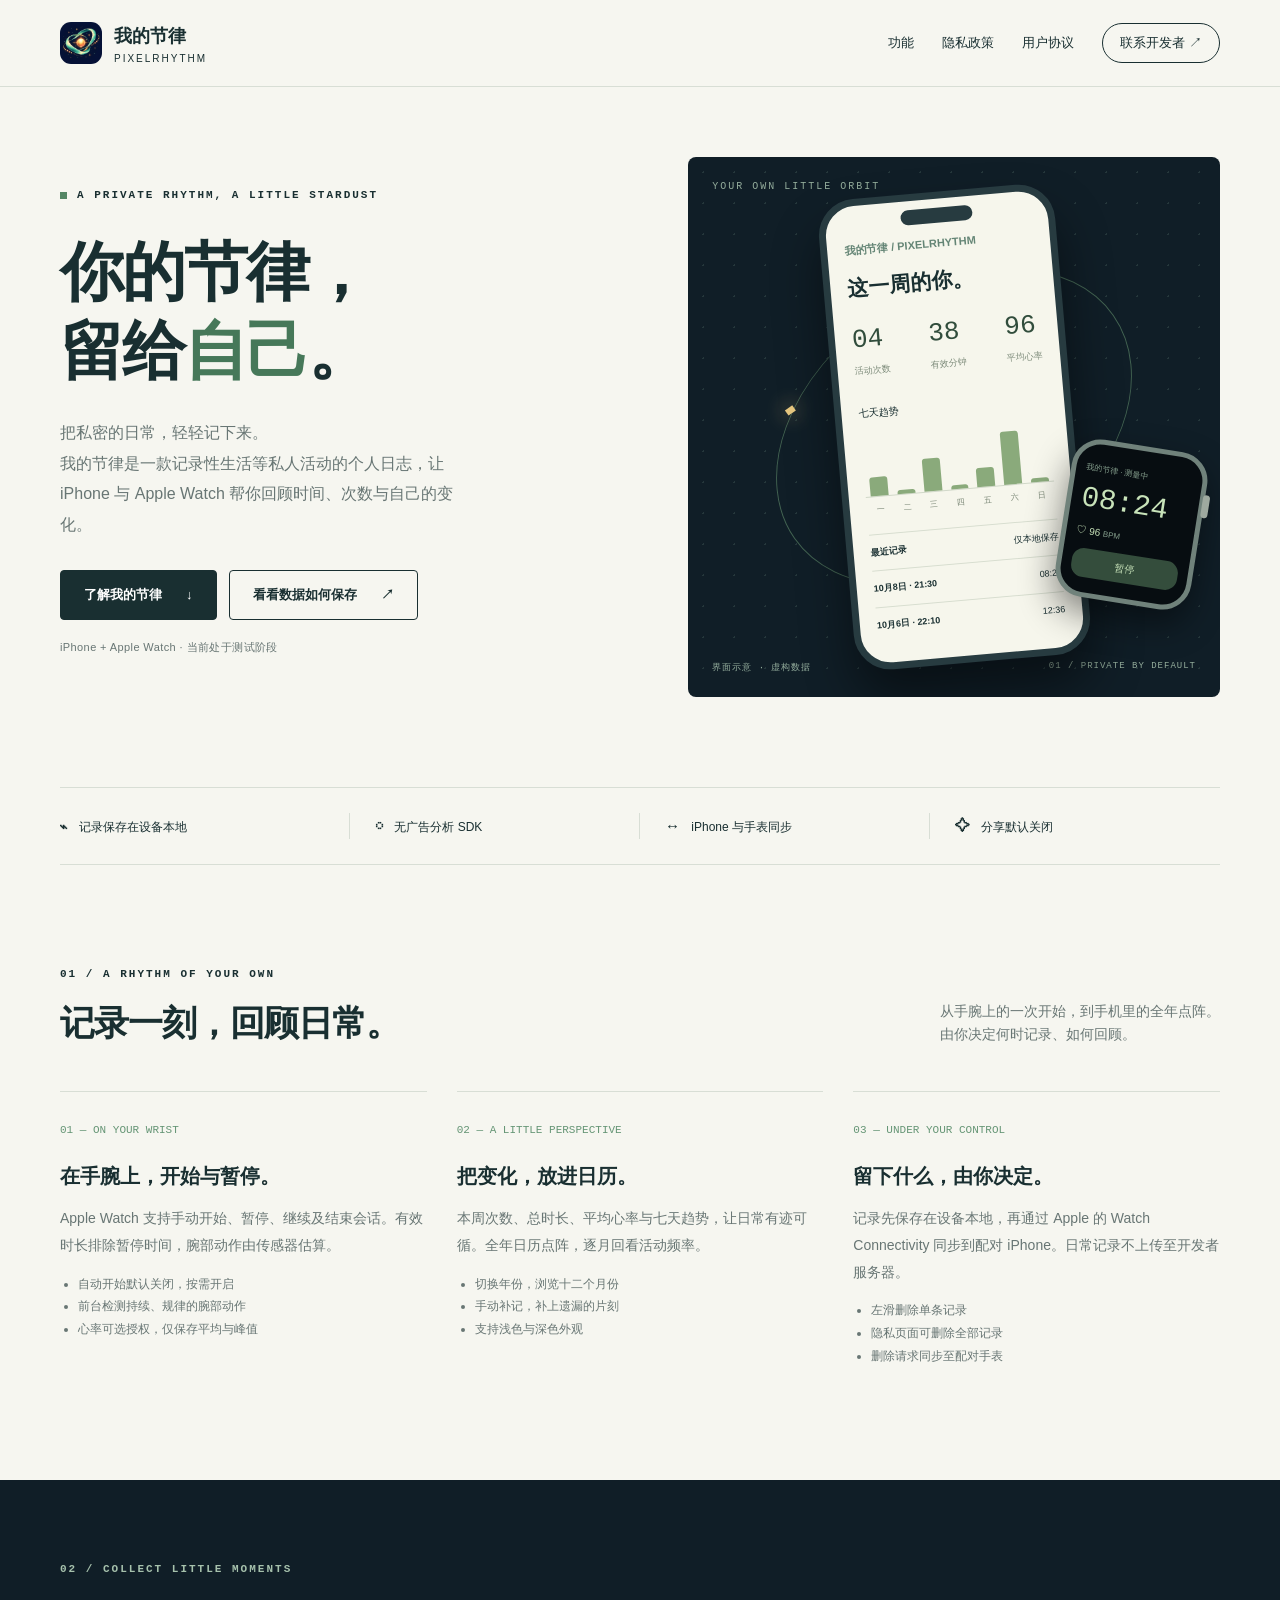
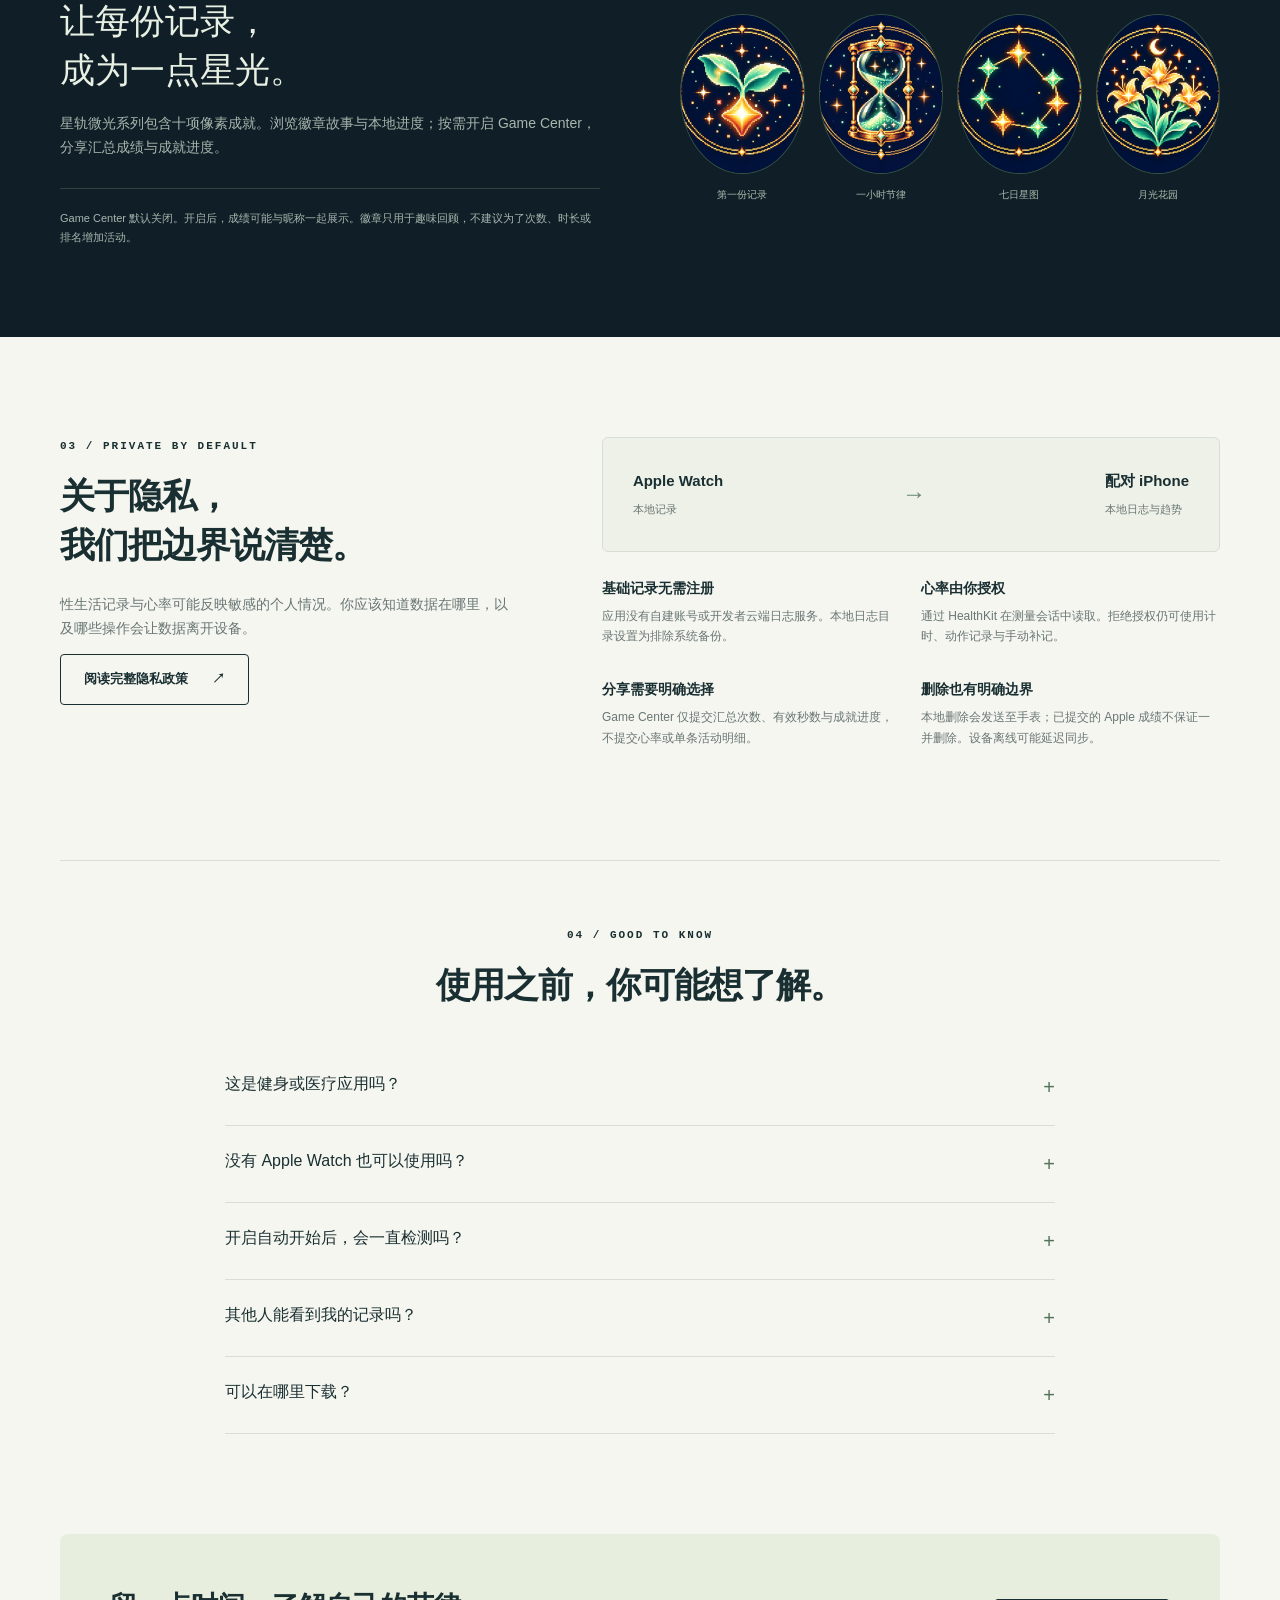
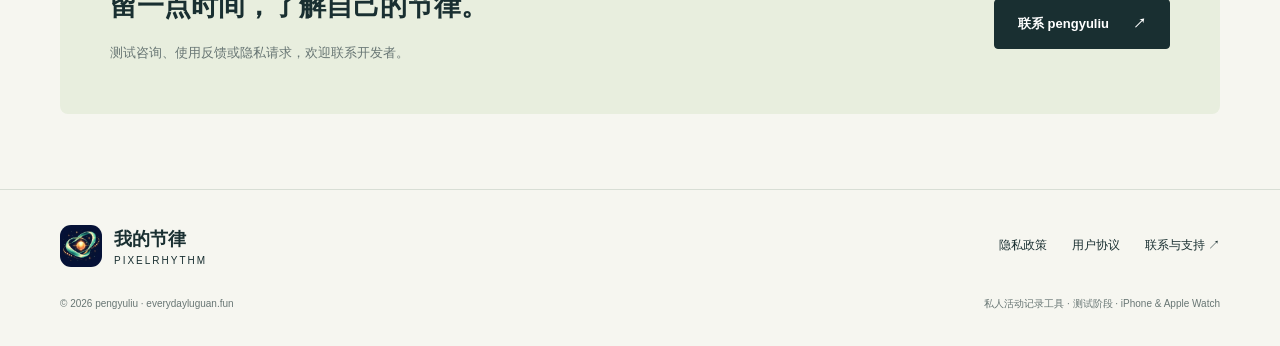
==== index.html @ f40a3ef7 "Publish PixelRhythm website and legal documents" ====
<!doctype html><html lang="zh-CN"><head><meta charset="utf-8"><meta name="viewport" content="width=device-width, initial-scale=1"><title>你的节律，留给自己 · 我的节律 PixelRhythm</title><meta name="description" content="我的节律 PixelRhythm 是用于记录性生活等私人活动的 iPhone 与 Apple Watch 日志。了解本地记录、可选心率、趋势、Game Center 与隐私控制。"><meta name="theme-color" content="#101e27"><link rel="canonical" href="https://everydayluguan.fun/"><meta property="og:type" content="website"><meta property="og:title" content="你的节律，留给自己 · 我的节律"><meta property="og:description" content="我的节律 PixelRhythm 是用于记录性生活等私人活动的 iPhone 与 Apple Watch 日志。了解本地记录、可选心率、趋势、Game Center 与隐私控制。"><meta property="og:url" content="https://everydayluguan.fun/"><link rel="icon" type="image/svg+xml" href="data:image/svg+xml,%3Csvg xmlns=%22http://www.w3.org/2000/svg%22 viewBox=%220 0 32 32%22%3E%3Crect width=%2232%22 height=%2232%22 rx=%227%22 fill=%22%23101e27%22/%3E%3Cpath d=%22M14 6h4v8h8v4h-8v8h-4v-8H6v-4h8z%22 fill=%22%23b7efcc%22/%3E%3C/svg%3E"><link rel="stylesheet" href="/styles.css"></head><body><a class="skip" href="#main">跳到主要内容</a><header class="header"><nav class="wrap nav" aria-label="主导航"><a class="brand" href="/"><img src="/app-icon.png" width="42" height="42" alt="我的节律图标"><span>我的节律<small>PIXELRHYTHM</small></span></a><div class="navlinks"><a class="desktop-link" href="/#features">功能</a><a href="/privacy">隐私政策</a><a href="/terms">用户协议</a><a class="contact" href="mailto:3147416729@qq.com">联系开发者 ↗</a></div></nav></header><main id="main"><div class="wrap"><section class="hero"><div><div class="eyebrow"><span class="dot"></span> A PRIVATE RHYTHM, A LITTLE STARDUST</div><h1>你的节律，<br>留给<em>自己</em>。</h1><p class="lead">把私密的日常，轻轻记下来。<br>我的节律是一款记录性生活等私人活动的个人日志，让 iPhone 与 Apple Watch 帮你回顾时间、次数与自己的变化。</p><div class="actions"><a class="btn" href="#features">了解我的节律 <span>↓</span></a><a class="btn secondary" href="/privacy">看看数据如何保存 <span>↗</span></a></div><p class="status">iPhone + Apple Watch · 当前处于测试阶段</p></div><div class="hero-art" role="img" aria-label="iPhone 与 Apple Watch 功能界面示意，所有数值均为虚构示例"><span class="art-label">YOUR OWN LITTLE ORBIT</span><div class="orbit"></div><div class="phone"><div class="phone-label">我的节律 / PIXELRHYTHM</div><h3>这一周的你。</h3><div class="metrics"><div><strong>04</strong><small>活动次数</small></div><div><strong>38</strong><small>有效分钟</small></div><div><strong>96</strong><small>平均心率</small></div></div><div class="mini-title">七天趋势</div><div class="chart"><i style="height:28%"></i><i style="height:5%"></i><i style="height:48%"></i><i style="height:5%"></i><i style="height:28%"></i><i style="height:78%"></i><i style="height:5%"></i></div><div class="week"><span>一</span><span>二</span><span>三</span><span>四</span><span>五</span><span>六</span><span>日</span></div><div class="mock-record"><b>最近记录</b><span>仅本地保存</span></div><div class="mock-record"><b>10月8日 · 21:30</b><span>08:24</span></div><div class="mock-record"><b>10月6日 · 22:10</b><span>12:36</span></div></div><div class="watch"><span>我的节律 · 测量中</span><time>08:24</time><div>♡ 96 <span>BPM</span></div><div class="watch-button">暂停</div></div><div class="art-foot"><span>界面示意 · 虚构数据</span><span>01 / PRIVATE BY DEFAULT</span></div></div></section><div class="ribbon"><span><b>⌁</b> 记录保存在设备本地</span><span><b>◌</b> 无广告分析 SDK</span><span><b>↔</b> iPhone 与手表同步</span><span><b>✧</b> 分享默认关闭</span></div><section class="section" id="features"><div class="section-head"><div><div class="eyebrow">01 / A RHYTHM OF YOUR OWN</div><h2>记录一刻，回顾日常。</h2></div><p>从手腕上的一次开始，到手机里的全年点阵。<br>由你决定何时记录、如何回顾。</p></div><div class="features"><article class="feature"><span class="number">01 — ON YOUR WRIST</span><h3>在手腕上，开始与暂停。</h3><p>Apple Watch 支持手动开始、暂停、继续及结束会话。有效时长排除暂停时间，腕部动作由传感器估算。</p><ul><li>自动开始默认关闭，按需开启</li><li>前台检测持续、规律的腕部动作</li><li>心率可选授权，仅保存平均与峰值</li></ul></article><article class="feature"><span class="number">02 — A LITTLE PERSPECTIVE</span><h3>把变化，放进日历。</h3><p>本周次数、总时长、平均心率与七天趋势，让日常有迹可循。全年日历点阵，逐月回看活动频率。</p><ul><li>切换年份，浏览十二个月份</li><li>手动补记，补上遗漏的片刻</li><li>支持浅色与深色外观</li></ul></article><article class="feature"><span class="number">03 — UNDER YOUR CONTROL</span><h3>留下什么，由你决定。</h3><p>记录先保存在设备本地，再通过 Apple 的 Watch Connectivity 同步到配对 iPhone。日常记录不上传至开发者服务器。</p><ul><li>左滑删除单条记录</li><li>隐私页面可删除全部记录</li><li>删除请求同步至配对手表</li></ul></article></div></section></div><section class="badge-section"><div class="wrap badge-layout"><div><div class="eyebrow">02 / COLLECT LITTLE MOMENTS</div><h2>让每份记录，<br>成为一点星光。</h2><p>星轨微光系列包含十项像素成就。浏览徽章故事与本地进度；按需开启 Game Center，分享汇总成绩与成就进度。</p><p class="small-note">Game Center 默认关闭。开启后，成绩可能与昵称一起展示。徽章只用于趣味回顾，不建议为了次数、时长或排名增加活动。</p></div><div class="badge-grid"><figure><img src="/first.png" alt="第一份记录像素徽章" width="160" height="160" loading="lazy"><figcaption>第一份记录</figcaption></figure><figure><img src="/hour.png" alt="一小时节律像素徽章" width="160" height="160" loading="lazy"><figcaption>一小时节律</figcaption></figure><figure><img src="/sevendays.png" alt="七日星图像素徽章" width="160" height="160" loading="lazy"><figcaption>七日星图</figcaption></figure><figure><img src="/thirtydays.png" alt="月光花园像素徽章" width="160" height="160" loading="lazy"><figcaption>月光花园</figcaption></figure></div></div></section><div class="wrap"><section class="section" id="privacy"><div class="privacy-grid"><div><div class="eyebrow">03 / PRIVATE BY DEFAULT</div><h2>关于隐私，<br>我们把边界说清楚。</h2><p style="margin-top:24px">性生活记录与心率可能反映敏感的个人情况。你应该知道数据在哪里，以及哪些操作会让数据离开设备。</p><a class="btn secondary" href="/privacy">阅读完整隐私政策 <span>↗</span></a></div><div><div class="flow"><div><strong>Apple Watch</strong><small>本地记录</small></div><span class="arrow">→</span><div><strong>配对 iPhone</strong><small>本地日志与趋势</small></div></div><div class="privacy-points"><article><h3>基础记录无需注册</h3><p>应用没有自建账号或开发者云端日志服务。本地日志目录设置为排除系统备份。</p></article><article><h3>心率由你授权</h3><p>通过 HealthKit 在测量会话中读取。拒绝授权仍可使用计时、动作记录与手动补记。</p></article><article><h3>分享需要明确选择</h3><p>Game Center 仅提交汇总次数、有效秒数与成就进度，不提交心率或单条活动明细。</p></article><article><h3>删除也有明确边界</h3><p>本地删除会发送至手表；已提交的 Apple 成绩不保证一并删除。设备离线可能延迟同步。</p></article></div></div></div></section><section class="section" style="border-top:1px solid var(--line);padding-top:65px" id="faq"><div class="center"><div class="eyebrow" style="justify-content:center">04 / GOOD TO KNOW</div><h2>使用之前，你可能想了解。</h2></div><div class="faq"><details><summary>这是健身或医疗应用吗？</summary><p>我的节律用于记录性生活等私人活动。腕部动作估算不能识别具体行为，心率与时长不能用于诊断、健康评估、生育判断或关系判断。请按自己的感受使用，不以排行榜或徽章设定活动目标。</p></details><details><summary>没有 Apple Watch 也可以使用吗？</summary><p>iPhone 支持手动补记和趋势查看。传感器动作估算、自动开始和会话心率测量需要兼容的 Apple Watch，以及相应系统能力和授权。</p></details><details><summary>开启自动开始后，会一直检测吗？</summary><p>自动开始默认关闭。开启后，待检测仅在手表 App 前台进行，满足持续规律动作条件时开始记录；待检测阶段不保存活动、不读取心率。走路或刷牙等动作也可能误触发。已开始的会话需要你主动结束。</p></details><details><summary>其他人能看到我的记录吗？</summary><p>基础记录保存在你的设备上。能访问已解锁设备的人可能看到内容。Game Center 分享默认关闭，开启后汇总成绩可能与昵称公开展示；汇总数据仍可能让别人推测活动情况。</p></details><details><summary>可以在哪里下载？</summary><p>应用当前处于测试阶段，尚未公布公开 App Store 或 TestFlight 邀请链接。可通过 3147416729@qq.com 联系开发者了解测试情况。以 Apple 实际提供的版本和兼容要求为准。</p></details></div></section><section class="closing"><div><h2>留一点时间，了解自己的节律。</h2><p>测试咨询、使用反馈或隐私请求，欢迎联系开发者。</p></div><a class="btn" href="mailto:3147416729@qq.com">联系 pengyuliu <span>↗</span></a></section></div></main><footer class="footer"><div class="wrap"><div class="footer-top"><a class="brand" href="/"><img src="/app-icon.png" alt="" width="42" height="42"><span>我的节律<small>PIXELRHYTHM</small></span></a><div class="footer-links"><a href="/privacy">隐私政策</a><a href="/terms">用户协议</a><a href="mailto:3147416729@qq.com">联系与支持 ↗</a></div></div><div class="footer-bottom"><span>© 2026 pengyuliu · everydayluguan.fun</span><span>私人活动记录工具 · 测试阶段 · iPhone & Apple Watch</span></div></div></footer></body></html>
---- styles.css ----
@charset "UTF-8";
:root{--bg:#f6f6f0;--ink:#192f31;--muted:#687674;--line:#d8ded5;--mint:#b7efcc;--green:#234c3d;--night:#101e27;--gold:#e9c980}*{box-sizing:border-box}html{scroll-behavior:smooth;scroll-padding-top:100px}body{margin:0;background:var(--bg);color:var(--ink);font-family:-apple-system,BlinkMacSystemFont,"PingFang SC","Microsoft YaHei",sans-serif;line-height:1.7}a{color:inherit;text-decoration:none}button{font:inherit}a:focus-visible,summary:focus-visible,button:focus-visible{outline:3px solid #41946c;outline-offset:6px}img{max-width:100%;display:block}p,h1,h2,h3{margin-top:0}.wrap{width:min(1160px,calc(100% - 64px));margin:auto}.skip{position:absolute;top:-100px;background:var(--mint);padding:10px;z-index:99}.skip:focus{top:8px}.header{position:sticky;top:0;background:rgba(246,246,240,.96);backdrop-filter:blur(15px);z-index:10;border-bottom:1px solid var(--line)}.nav{height:86px;display:flex;align-items:center;justify-content:space-between;gap:24px}.brand{display:flex;align-items:center;gap:12px;white-space:nowrap;font-size:18px;font-weight:700}.brand img{width:42px;height:42px;border-radius:11px}.brand small{font-size:10px;display:block;font-weight:500;letter-spacing:2px;line-height:1.3}.navlinks{display:flex;gap:28px;align-items:center;font-size:13px}.navlinks a:hover{color:#377a5d}.navlinks .contact{border:1px solid var(--ink);border-radius:25px;padding:8px 17px}.eyebrow{font-family:ui-monospace,SFMono-Regular,monospace;font-size:11px;letter-spacing:2px;text-transform:uppercase;font-weight:600;display:flex;align-items:center;gap:10px}.dot{width:7px;height:7px;display:inline-block;background:#548664}.hero{display:grid;grid-template-columns:1.05fr 1fr;align-items:center;gap:70px;min-height:700px;padding-top:60px;padding-bottom:80px}.hero h1{font-size:clamp(44px,5vw,66px);line-height:1.23;letter-spacing:-2px;font-weight:650;margin:28px 0}.hero h1 em{font-style:normal;color:#467859}.hero .lead{font-size:16px;color:var(--muted);max-width:420px;line-height:1.9}.actions{display:flex;gap:12px;align-items:center;flex-wrap:wrap;margin:30px 0 18px}.btn{display:inline-flex;align-items:center;justify-content:center;gap:24px;padding:13px 23px;border-radius:4px;background:var(--ink);color:white;font-size:13px;font-weight:600;border:1px solid var(--ink);transition:transform .2s}.btn:hover{transform:translateY(-2px)}.btn.secondary{background:transparent;color:var(--ink)}.status{font-size:11px;color:var(--muted);letter-spacing:.4px}.hero-art{position:relative;background:var(--night);border-radius:8px;min-height:540px;display:flex;justify-content:center;align-items:center;overflow:hidden;isolation:isolate}.hero-art:before{content:"";position:absolute;inset:0;background-image:radial-gradient(#95bba5 1px,transparent 1px);background-size:31px 31px;opacity:.16}.orbit{position:absolute;width:390px;height:390px;border:1px solid #436452;border-radius:50%;transform:rotate(-35deg) scaleY(.7)}.orbit:after{content:"";position:absolute;top:36px;left:65px;background:var(--gold);width:9px;height:9px;box-shadow:0 0 24px #e9c980}.art-label{position:absolute;top:24px;left:24px;color:#94ad9c;font:10px ui-monospace,monospace;letter-spacing:2px}.art-foot{position:absolute;bottom:23px;left:24px;right:24px;display:flex;justify-content:space-between;color:#94ad9c;font:9px ui-monospace,monospace;letter-spacing:1px}.phone{position:relative;width:237px;background:#f6f6ec;border:7px solid #273b40;border-radius:37px;box-shadow:0 30px 50px #0007;transform:rotate(-5deg);padding:35px 17px 20px;z-index:1}.phone:before{content:"";position:absolute;top:9px;left:50%;transform:translateX(-50%);height:15px;width:72px;background:#273b40;border-radius:15px}.phone-label{font-size:11px;font-weight:700;color:#648575}.phone h3{font-size:21px;margin:10px 0 20px}.phone .metrics{display:flex;justify-content:space-between}.metrics strong{display:block;font:26px ui-monospace,monospace;color:#314d3c}.metrics small{font-size:9px;color:#7d8b7a}.mini-title{font-size:10px;margin:22px 0 8px}.chart{display:flex;gap:9px;height:68px;align-items:flex-end;border-bottom:1px solid #d1d8c9;padding:0 5px}.chart i{flex:1;background:#8aaa7b;border-radius:3px 3px 0 0}.week{display:flex;justify-content:space-around;font-size:8px;color:#788574;margin:6px 0 18px}.mock-record{border-top:1px solid #d8ded0;font-size:9px;padding:10px 0;display:flex;justify-content:space-between;gap:6px}.mock-record b{font-weight:600}.watch{position:absolute;right:20px;bottom:93px;z-index:2;background:#070d11;border:5px solid #70827b;border-radius:29px;width:137px;padding:15px 10px;color:#c7e2b9;transform:rotate(9deg);box-shadow:0 15px 35px #0007;font-size:10px}.watch:before{content:"";position:absolute;right:-10px;top:34px;width:7px;height:23px;border-radius:4px;background:#9ea99f}.watch time{display:block;font:29px ui-monospace,monospace;margin:7px 0}.watch span{font-size:8px;color:#859f8d}.watch .watch-button{background:#344d3c;text-align:center;padding:6px;border-radius:12px;margin-top:9px}.ribbon{border-top:1px solid var(--line);border-bottom:1px solid var(--line);display:grid;grid-template-columns:repeat(4,1fr);padding:25px 0;font-size:12px}.ribbon span{border-right:1px solid var(--line);padding-left:25px}.ribbon span:first-child{padding-left:0}.ribbon span:last-child{border:0}.ribbon b{margin-right:8px;font-size:15px}.section{padding:100px 0}.section-head{display:flex;justify-content:space-between;align-items:flex-end;gap:30px;margin-bottom:44px}.section h2{font-size:35px;line-height:1.4;font-weight:600;letter-spacing:-1px;margin:15px 0 0}.section-head>p{max-width:360px;font-size:14px;color:var(--muted);margin:0}.features{display:grid;grid-template-columns:repeat(3,1fr);gap:30px}.feature{border-top:1px solid var(--line);padding-top:22px}.feature .number{color:#659575;font:11px ui-monospace,monospace}.feature h3{font-size:20px;margin:18px 0 12px}.feature p{font-size:14px;line-height:1.9;color:var(--muted)}.feature ul{padding-left:18px;font-size:12px;color:var(--muted);line-height:1.9}.badge-section{background:var(--night);color:#e8f0e3;padding:80px 0}.badge-section .eyebrow{color:#a6c1ac}.badge-section h2{font-size:35px;font-weight:500;line-height:1.4;margin:18px 0}.badge-layout{display:grid;grid-template-columns:1fr 1fr;gap:80px;align-items:center}.badge-layout p{color:#a6b7ad;font-size:14px}.badge-grid{display:grid;grid-template-columns:repeat(4,1fr);gap:14px}.badge-grid figure{margin:0;text-align:center}.badge-grid img{border-radius:50%;width:100%;aspect-ratio:1;object-fit:cover;border:1px solid #345342}.badge-grid figcaption{font-size:10px;color:#a9bfaf;margin-top:12px}.small-note{border-top:1px solid #32433e;padding-top:20px;margin-top:28px;font-size:11px!important}.privacy-grid{display:grid;grid-template-columns:.85fr 1.15fr;gap:85px}.privacy-grid p{font-size:14px;color:var(--muted)}.flow{border:1px solid var(--line);border-radius:6px;padding:30px;display:flex;align-items:center;justify-content:space-between;gap:15px;background:#eef1e7}.flow strong{font-size:15px;display:block}.flow small{font-size:11px;color:var(--muted)}.flow .arrow{font-size:24px;color:#698573}.privacy-points{margin-top:25px;display:grid;grid-template-columns:1fr 1fr;gap:20px}.privacy-points h3{font-size:14px;margin-bottom:5px}.privacy-points p{font-size:12px}.faq{max-width:830px;margin:40px auto 0}details{border-bottom:1px solid var(--line);padding:21px 0}summary{font-size:16px;cursor:pointer;list-style:none;display:flex;justify-content:space-between;gap:20px}summary::-webkit-details-marker{display:none}summary:after{content:"+";color:#54725b;font-size:20px}details[open] summary:after{content:"−"}details p{font-size:14px;color:var(--muted);padding:16px 35px 0 0;margin:0}.center{text-align:center}.closing{background:#e8eede;border-radius:8px;padding:50px;margin-bottom:75px;display:flex;align-items:center;justify-content:space-between;gap:30px}.closing h2{font-size:27px;font-weight:600;margin-bottom:12px}.closing p{font-size:13px;color:var(--muted);margin:0}.footer{border-top:1px solid var(--line);padding:34px 0}.footer-top{display:flex;justify-content:space-between;align-items:center;gap:25px}.footer-links{display:flex;gap:25px;font-size:12px}.footer-bottom{font-size:10px;color:var(--muted);display:flex;justify-content:space-between;margin-top:28px;gap:20px}.legal-hero{padding:70px 0 40px;border-bottom:1px solid var(--line)}.legal-hero h1{font-size:46px;margin:20px 0 12px;line-height:1.3}.legal-hero p{color:var(--muted);font-size:14px;max-width:720px}.legal-meta{font:11px ui-monospace,monospace;color:#608466}.legal-layout{display:grid;grid-template-columns:220px minmax(0,1fr);gap:70px;padding:50px 0 90px;align-items:start}.toc{position:sticky;top:116px;max-height:calc(100vh - 150px);overflow:auto;font-size:12px}.toc strong{font-size:11px;letter-spacing:1px;display:block;margin-bottom:15px;color:var(--muted)}.toc a{display:block;padding:6px 0;color:#6d7a70}.toc a:hover{color:#264b37}.legal-content{max-width:810px}.legal-content section{margin-bottom:38px}.legal-content h2{font-size:21px;font-weight:600;line-height:1.5;border-top:1px solid var(--line);padding-top:25px;margin:0 0 16px}.legal-content h3{font-size:16px;margin:24px 0 12px}.legal-content p,.legal-content li{font-size:14px;line-height:1.95;color:#54605b}.legal-content ul,.legal-content ol{padding-left:22px}.callout{background:#e7eedf;padding:23px;border-left:3px solid #628569;font-size:14px;line-height:1.9;margin-bottom:32px}.table-scroll{overflow:auto}table{border-collapse:collapse;width:100%;font-size:12px;line-height:1.8;min-width:590px}th,td{padding:14px;border:1px solid var(--line);text-align:left;vertical-align:top}th{background:#e9eee3;font-weight:600}td{color:#5e6960}.legal-content a{color:#35694e;text-decoration:underline;text-underline-offset:4px}.print{background:none;border:1px solid var(--line);padding:8px 14px;color:var(--ink);border-radius:4px;cursor:pointer;font-size:12px;margin-top:14px}.empty-page{min-height:60vh;padding:80px 0}.empty-page h1{font-size:50px}@media(max-width:960px){.hero{gap:32px}.hero-art{min-height:500px}.watch{right:8px}.hero h1{font-size:49px}.badge-layout{gap:35px}.privacy-grid{gap:40px}.legal-layout{gap:35px;grid-template-columns:180px 1fr}.navlinks{gap:16px}}@media(max-width:720px){.wrap{width:calc(100% - 36px)}.nav{height:74px;gap:10px}.brand{font-size:15px;gap:9px}.brand img{width:34px;height:34px}.brand small{font-size:8px}.navlinks{gap:14px;font-size:11px}.navlinks .desktop-link,.navlinks .contact{display:none}.hero{grid-template-columns:1fr;padding:45px 0 40px;gap:28px;min-height:0}.hero h1{font-size:47px;line-height:1.25;margin:22px 0}.hero .lead{font-size:14px}.hero-art{min-height:460px}.phone{transform:rotate(-5deg) translateX(-15px)}.watch{right:24px;bottom:77px}.ribbon{grid-template-columns:1fr 1fr;row-gap:17px;font-size:11px;padding:22px 0}.ribbon span{padding-left:12px}.ribbon span:nth-child(3){padding-left:0}.ribbon span:nth-child(2){border:0}.section{padding:62px 0}.section h2,.badge-section h2{font-size:28px}.section-head{display:block;margin-bottom:28px}.section-head>p{margin-top:16px}.features{grid-template-columns:1fr;gap:20px}.feature h3{margin:10px 0}.feature p{margin-bottom:12px}.badge-layout,.privacy-grid{grid-template-columns:1fr;gap:25px}.badge-section{padding:55px 0}.badge-grid{gap:9px}.badge-grid figcaption{font-size:9px}.flow{padding:22px}.privacy-points{gap:16px}.closing{padding:30px;display:block;margin-bottom:45px}.closing .btn{margin-top:22px}.footer-top,.footer-bottom{display:block}.footer-links{margin-top:25px;gap:20px}.footer-bottom span{display:block;margin-top:8px}.legal-hero{padding:40px 0 28px}.legal-hero h1{font-size:36px}.legal-layout{display:block;padding-top:25px}.toc{position:static;max-height:none;border-bottom:1px solid var(--line);padding-bottom:22px;margin-bottom:32px;columns:2}.toc strong{column-span:all}.toc a{font-size:11px;break-inside:avoid}.legal-content h2{font-size:20px}.legal-content p,.legal-content li{font-size:14px}.callout{padding:18px}.privacy-points{grid-template-columns:1fr}}@media(prefers-reduced-motion:reduce){html{scroll-behavior:auto}.btn{transition:none}}@media print{.header,.footer,.toc,.print{display:none}body{background:white;color:black}.wrap{width:100%}.legal-layout{display:block;padding:20px 0}.legal-hero{padding:10px 0}.legal-content{max-width:none}.legal-content section{break-inside:auto}a{color:black!important}.legal-content a:after{content:" (" attr(href) ")";font-size:10px}.callout{background:#f4f4f4}.table-scroll{overflow:visible}table{min-width:0}}
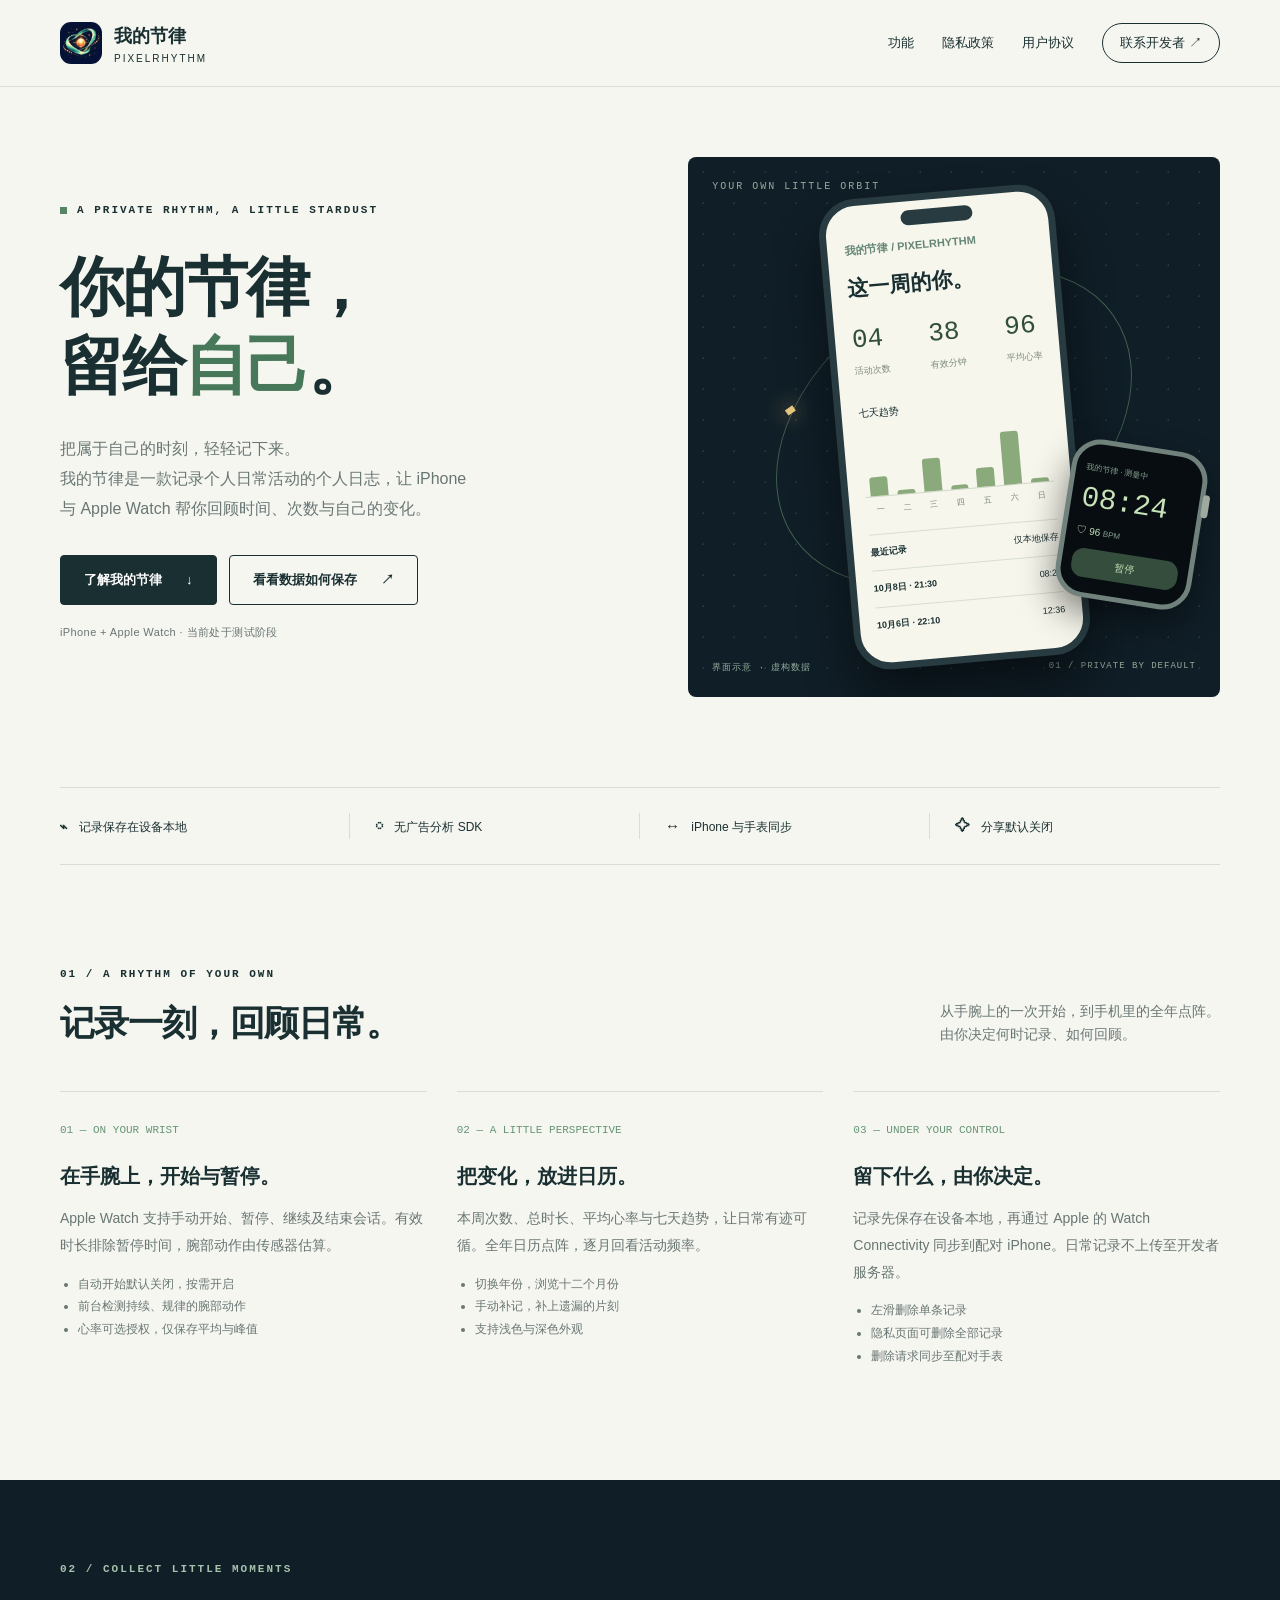
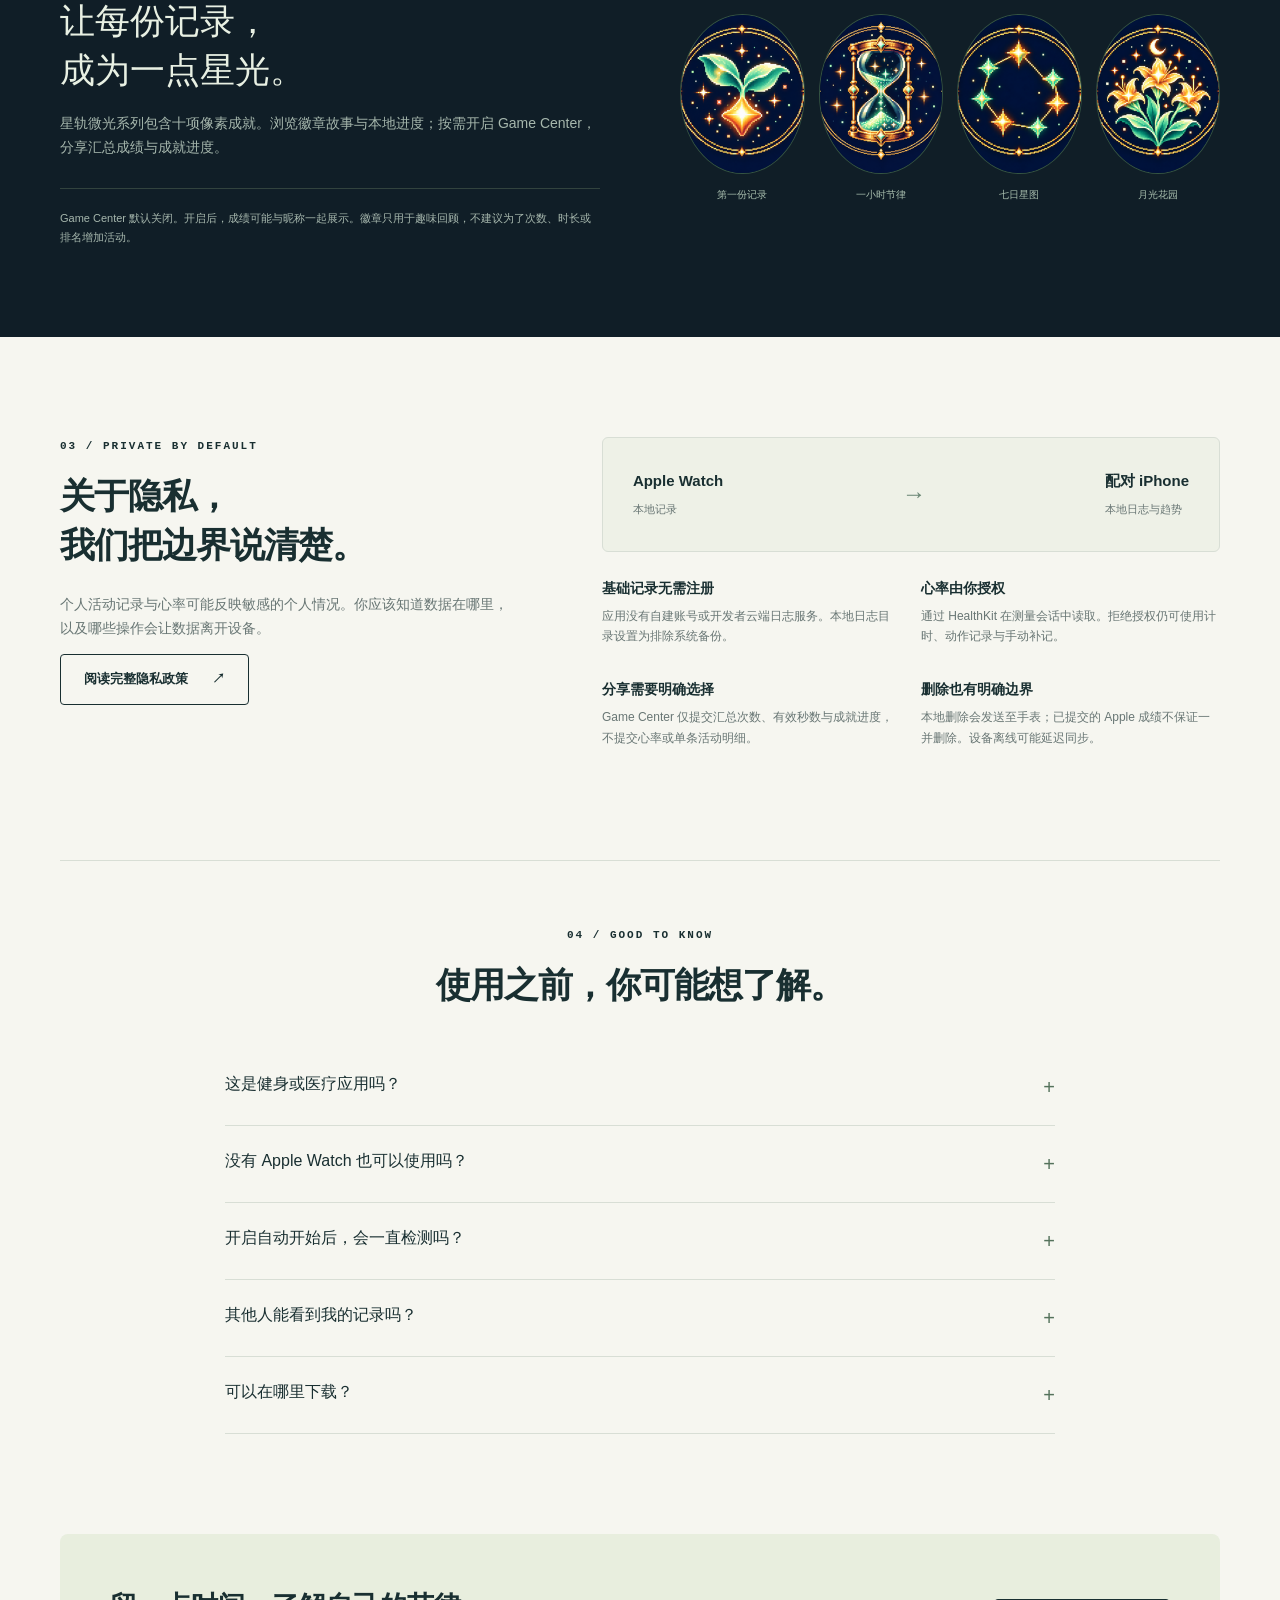
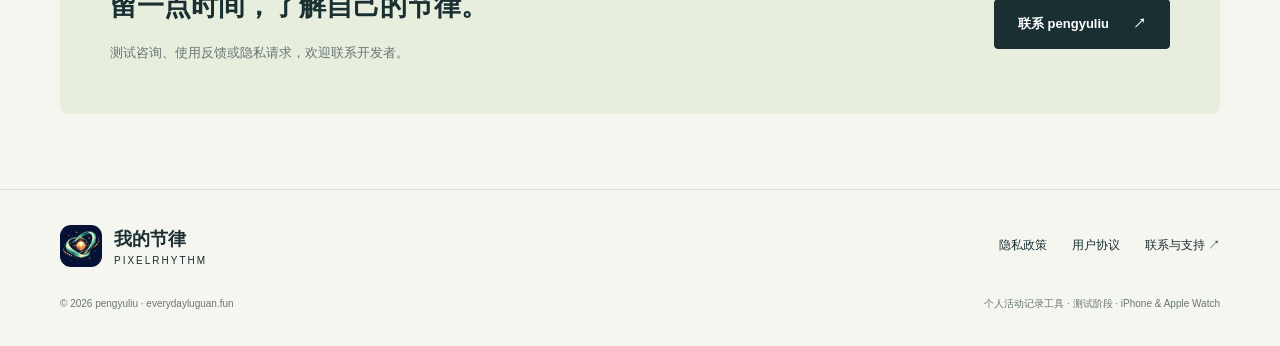
==== commit 346197de: "Refine website wording for personal activity records" ====
--- a/index.html
+++ b/index.html
@@ -1 +1 @@
-<!doctype html><html lang="zh-CN"><head><meta charset="utf-8"><meta name="viewport" content="width=device-width, initial-scale=1"><title>你的节律，留给自己 · 我的节律 PixelRhythm</title><meta name="description" content="我的节律 PixelRhythm 是用于记录性生活等私人活动的 iPhone 与 Apple Watch 日志。了解本地记录、可选心率、趋势、Game Center 与隐私控制。"><meta name="theme-color" content="#101e27"><link rel="canonical" href="https://everydayluguan.fun/"><meta property="og:type" content="website"><meta property="og:title" content="你的节律，留给自己 · 我的节律"><meta property="og:description" content="我的节律 PixelRhythm 是用于记录性生活等私人活动的 iPhone 与 Apple Watch 日志。了解本地记录、可选心率、趋势、Game Center 与隐私控制。"><meta property="og:url" content="https://everydayluguan.fun/"><link rel="icon" type="image/svg+xml" href="data:image/svg+xml,%3Csvg xmlns=%22http://www.w3.org/2000/svg%22 viewBox=%220 0 32 32%22%3E%3Crect width=%2232%22 height=%2232%22 rx=%227%22 fill=%22%23101e27%22/%3E%3Cpath d=%22M14 6h4v8h8v4h-8v8h-4v-8H6v-4h8z%22 fill=%22%23b7efcc%22/%3E%3C/svg%3E"><link rel="stylesheet" href="/styles.css"></head><body><a class="skip" href="#main">跳到主要内容</a><header class="header"><nav class="wrap nav" aria-label="主导航"><a class="brand" href="/"><img src="/app-icon.png" width="42" height="42" alt="我的节律图标"><span>我的节律<small>PIXELRHYTHM</small></span></a><div class="navlinks"><a class="desktop-link" href="/#features">功能</a><a href="/privacy">隐私政策</a><a href="/terms">用户协议</a><a class="contact" href="mailto:3147416729@qq.com">联系开发者 ↗</a></div></nav></header><main id="main"><div class="wrap"><section class="hero"><div><div class="eyebrow"><span class="dot"></span> A PRIVATE RHYTHM, A LITTLE STARDUST</div><h1>你的节律，<br>留给<em>自己</em>。</h1><p class="lead">把私密的日常，轻轻记下来。<br>我的节律是一款记录性生活等私人活动的个人日志，让 iPhone 与 Apple Watch 帮你回顾时间、次数与自己的变化。</p><div class="actions"><a class="btn" href="#features">了解我的节律 <span>↓</span></a><a class="btn secondary" href="/privacy">看看数据如何保存 <span>↗</span></a></div><p class="status">iPhone + Apple Watch · 当前处于测试阶段</p></div><div class="hero-art" role="img" aria-label="iPhone 与 Apple Watch 功能界面示意，所有数值均为虚构示例"><span class="art-label">YOUR OWN LITTLE ORBIT</span><div class="orbit"></div><div class="phone"><div class="phone-label">我的节律 / PIXELRHYTHM</div><h3>这一周的你。</h3><div class="metrics"><div><strong>04</strong><small>活动次数</small></div><div><strong>38</strong><small>有效分钟</small></div><div><strong>96</strong><small>平均心率</small></div></div><div class="mini-title">七天趋势</div><div class="chart"><i style="height:28%"></i><i style="height:5%"></i><i style="height:48%"></i><i style="height:5%"></i><i style="height:28%"></i><i style="height:78%"></i><i style="height:5%"></i></div><div class="week"><span>一</span><span>二</span><span>三</span><span>四</span><span>五</span><span>六</span><span>日</span></div><div class="mock-record"><b>最近记录</b><span>仅本地保存</span></div><div class="mock-record"><b>10月8日 · 21:30</b><span>08:24</span></div><div class="mock-record"><b>10月6日 · 22:10</b><span>12:36</span></div></div><div class="watch"><span>我的节律 · 测量中</span><time>08:24</time><div>♡ 96 <span>BPM</span></div><div class="watch-button">暂停</div></div><div class="art-foot"><span>界面示意 · 虚构数据</span><span>01 / PRIVATE BY DEFAULT</span></div></div></section><div class="ribbon"><span><b>⌁</b> 记录保存在设备本地</span><span><b>◌</b> 无广告分析 SDK</span><span><b>↔</b> iPhone 与手表同步</span><span><b>✧</b> 分享默认关闭</span></div><section class="section" id="features"><div class="section-head"><div><div class="eyebrow">01 / A RHYTHM OF YOUR OWN</div><h2>记录一刻，回顾日常。</h2></div><p>从手腕上的一次开始，到手机里的全年点阵。<br>由你决定何时记录、如何回顾。</p></div><div class="features"><article class="feature"><span class="number">01 — ON YOUR WRIST</span><h3>在手腕上，开始与暂停。</h3><p>Apple Watch 支持手动开始、暂停、继续及结束会话。有效时长排除暂停时间，腕部动作由传感器估算。</p><ul><li>自动开始默认关闭，按需开启</li><li>前台检测持续、规律的腕部动作</li><li>心率可选授权，仅保存平均与峰值</li></ul></article><article class="feature"><span class="number">02 — A LITTLE PERSPECTIVE</span><h3>把变化，放进日历。</h3><p>本周次数、总时长、平均心率与七天趋势，让日常有迹可循。全年日历点阵，逐月回看活动频率。</p><ul><li>切换年份，浏览十二个月份</li><li>手动补记，补上遗漏的片刻</li><li>支持浅色与深色外观</li></ul></article><article class="feature"><span class="number">03 — UNDER YOUR CONTROL</span><h3>留下什么，由你决定。</h3><p>记录先保存在设备本地，再通过 Apple 的 Watch Connectivity 同步到配对 iPhone。日常记录不上传至开发者服务器。</p><ul><li>左滑删除单条记录</li><li>隐私页面可删除全部记录</li><li>删除请求同步至配对手表</li></ul></article></div></section></div><section class="badge-section"><div class="wrap badge-layout"><div><div class="eyebrow">02 / COLLECT LITTLE MOMENTS</div><h2>让每份记录，<br>成为一点星光。</h2><p>星轨微光系列包含十项像素成就。浏览徽章故事与本地进度；按需开启 Game Center，分享汇总成绩与成就进度。</p><p class="small-note">Game Center 默认关闭。开启后，成绩可能与昵称一起展示。徽章只用于趣味回顾，不建议为了次数、时长或排名增加活动。</p></div><div class="badge-grid"><figure><img src="/first.png" alt="第一份记录像素徽章" width="160" height="160" loading="lazy"><figcaption>第一份记录</figcaption></figure><figure><img src="/hour.png" alt="一小时节律像素徽章" width="160" height="160" loading="lazy"><figcaption>一小时节律</figcaption></figure><figure><img src="/sevendays.png" alt="七日星图像素徽章" width="160" height="160" loading="lazy"><figcaption>七日星图</figcaption></figure><figure><img src="/thirtydays.png" alt="月光花园像素徽章" width="160" height="160" loading="lazy"><figcaption>月光花园</figcaption></figure></div></div></section><div class="wrap"><section class="section" id="privacy"><div class="privacy-grid"><div><div class="eyebrow">03 / PRIVATE BY DEFAULT</div><h2>关于隐私，<br>我们把边界说清楚。</h2><p style="margin-top:24px">性生活记录与心率可能反映敏感的个人情况。你应该知道数据在哪里，以及哪些操作会让数据离开设备。</p><a class="btn secondary" href="/privacy">阅读完整隐私政策 <span>↗</span></a></div><div><div class="flow"><div><strong>Apple Watch</strong><small>本地记录</small></div><span class="arrow">→</span><div><strong>配对 iPhone</strong><small>本地日志与趋势</small></div></div><div class="privacy-points"><article><h3>基础记录无需注册</h3><p>应用没有自建账号或开发者云端日志服务。本地日志目录设置为排除系统备份。</p></article><article><h3>心率由你授权</h3><p>通过 HealthKit 在测量会话中读取。拒绝授权仍可使用计时、动作记录与手动补记。</p></article><article><h3>分享需要明确选择</h3><p>Game Center 仅提交汇总次数、有效秒数与成就进度，不提交心率或单条活动明细。</p></article><article><h3>删除也有明确边界</h3><p>本地删除会发送至手表；已提交的 Apple 成绩不保证一并删除。设备离线可能延迟同步。</p></article></div></div></div></section><section class="section" style="border-top:1px solid var(--line);padding-top:65px" id="faq"><div class="center"><div class="eyebrow" style="justify-content:center">04 / GOOD TO KNOW</div><h2>使用之前，你可能想了解。</h2></div><div class="faq"><details><summary>这是健身或医疗应用吗？</summary><p>我的节律用于记录性生活等私人活动。腕部动作估算不能识别具体行为，心率与时长不能用于诊断、健康评估、生育判断或关系判断。请按自己的感受使用，不以排行榜或徽章设定活动目标。</p></details><details><summary>没有 Apple Watch 也可以使用吗？</summary><p>iPhone 支持手动补记和趋势查看。传感器动作估算、自动开始和会话心率测量需要兼容的 Apple Watch，以及相应系统能力和授权。</p></details><details><summary>开启自动开始后，会一直检测吗？</summary><p>自动开始默认关闭。开启后，待检测仅在手表 App 前台进行，满足持续规律动作条件时开始记录；待检测阶段不保存活动、不读取心率。走路或刷牙等动作也可能误触发。已开始的会话需要你主动结束。</p></details><details><summary>其他人能看到我的记录吗？</summary><p>基础记录保存在你的设备上。能访问已解锁设备的人可能看到内容。Game Center 分享默认关闭，开启后汇总成绩可能与昵称公开展示；汇总数据仍可能让别人推测活动情况。</p></details><details><summary>可以在哪里下载？</summary><p>应用当前处于测试阶段，尚未公布公开 App Store 或 TestFlight 邀请链接。可通过 3147416729@qq.com 联系开发者了解测试情况。以 Apple 实际提供的版本和兼容要求为准。</p></details></div></section><section class="closing"><div><h2>留一点时间，了解自己的节律。</h2><p>测试咨询、使用反馈或隐私请求，欢迎联系开发者。</p></div><a class="btn" href="mailto:3147416729@qq.com">联系 pengyuliu <span>↗</span></a></section></div></main><footer class="footer"><div class="wrap"><div class="footer-top"><a class="brand" href="/"><img src="/app-icon.png" alt="" width="42" height="42"><span>我的节律<small>PIXELRHYTHM</small></span></a><div class="footer-links"><a href="/privacy">隐私政策</a><a href="/terms">用户协议</a><a href="mailto:3147416729@qq.com">联系与支持 ↗</a></div></div><div class="footer-bottom"><span>© 2026 pengyuliu · everydayluguan.fun</span><span>私人活动记录工具 · 测试阶段 · iPhone & Apple Watch</span></div></div></footer></body></html>+<!doctype html><html lang="zh-CN"><head><meta charset="utf-8"><meta name="viewport" content="width=device-width, initial-scale=1"><title>你的节律，留给自己 · 我的节律 PixelRhythm</title><meta name="description" content="我的节律 PixelRhythm 是用于记录个人日常活动的 iPhone 与 Apple Watch 日志。了解本地记录、可选心率、趋势、Game Center 与隐私控制。"><meta name="theme-color" content="#101e27"><link rel="canonical" href="https://everydayluguan.fun/"><meta property="og:type" content="website"><meta property="og:title" content="你的节律，留给自己 · 我的节律"><meta property="og:description" content="我的节律 PixelRhythm 是用于记录个人日常活动的 iPhone 与 Apple Watch 日志。了解本地记录、可选心率、趋势、Game Center 与隐私控制。"><meta property="og:url" content="https://everydayluguan.fun/"><link rel="icon" type="image/svg+xml" href="data:image/svg+xml,%3Csvg xmlns=%22http://www.w3.org/2000/svg%22 viewBox=%220 0 32 32%22%3E%3Crect width=%2232%22 height=%2232%22 rx=%227%22 fill=%22%23101e27%22/%3E%3Cpath d=%22M14 6h4v8h8v4h-8v8h-4v-8H6v-4h8z%22 fill=%22%23b7efcc%22/%3E%3C/svg%3E"><link rel="stylesheet" href="/styles.css"></head><body><a class="skip" href="#main">跳到主要内容</a><header class="header"><nav class="wrap nav" aria-label="主导航"><a class="brand" href="/"><img src="/app-icon.png" width="42" height="42" alt="我的节律图标"><span>我的节律<small>PIXELRHYTHM</small></span></a><div class="navlinks"><a class="desktop-link" href="/#features">功能</a><a href="/privacy">隐私政策</a><a href="/terms">用户协议</a><a class="contact" href="mailto:3147416729@qq.com">联系开发者 ↗</a></div></nav></header><main id="main"><div class="wrap"><section class="hero"><div><div class="eyebrow"><span class="dot"></span> A PRIVATE RHYTHM, A LITTLE STARDUST</div><h1>你的节律，<br>留给<em>自己</em>。</h1><p class="lead">把属于自己的时刻，轻轻记下来。<br>我的节律是一款记录个人日常活动的个人日志，让 iPhone 与 Apple Watch 帮你回顾时间、次数与自己的变化。</p><div class="actions"><a class="btn" href="#features">了解我的节律 <span>↓</span></a><a class="btn secondary" href="/privacy">看看数据如何保存 <span>↗</span></a></div><p class="status">iPhone + Apple Watch · 当前处于测试阶段</p></div><div class="hero-art" role="img" aria-label="iPhone 与 Apple Watch 功能界面示意，所有数值均为虚构示例"><span class="art-label">YOUR OWN LITTLE ORBIT</span><div class="orbit"></div><div class="phone"><div class="phone-label">我的节律 / PIXELRHYTHM</div><h3>这一周的你。</h3><div class="metrics"><div><strong>04</strong><small>活动次数</small></div><div><strong>38</strong><small>有效分钟</small></div><div><strong>96</strong><small>平均心率</small></div></div><div class="mini-title">七天趋势</div><div class="chart"><i style="height:28%"></i><i style="height:5%"></i><i style="height:48%"></i><i style="height:5%"></i><i style="height:28%"></i><i style="height:78%"></i><i style="height:5%"></i></div><div class="week"><span>一</span><span>二</span><span>三</span><span>四</span><span>五</span><span>六</span><span>日</span></div><div class="mock-record"><b>最近记录</b><span>仅本地保存</span></div><div class="mock-record"><b>10月8日 · 21:30</b><span>08:24</span></div><div class="mock-record"><b>10月6日 · 22:10</b><span>12:36</span></div></div><div class="watch"><span>我的节律 · 测量中</span><time>08:24</time><div>♡ 96 <span>BPM</span></div><div class="watch-button">暂停</div></div><div class="art-foot"><span>界面示意 · 虚构数据</span><span>01 / PRIVATE BY DEFAULT</span></div></div></section><div class="ribbon"><span><b>⌁</b> 记录保存在设备本地</span><span><b>◌</b> 无广告分析 SDK</span><span><b>↔</b> iPhone 与手表同步</span><span><b>✧</b> 分享默认关闭</span></div><section class="section" id="features"><div class="section-head"><div><div class="eyebrow">01 / A RHYTHM OF YOUR OWN</div><h2>记录一刻，回顾日常。</h2></div><p>从手腕上的一次开始，到手机里的全年点阵。<br>由你决定何时记录、如何回顾。</p></div><div class="features"><article class="feature"><span class="number">01 — ON YOUR WRIST</span><h3>在手腕上，开始与暂停。</h3><p>Apple Watch 支持手动开始、暂停、继续及结束会话。有效时长排除暂停时间，腕部动作由传感器估算。</p><ul><li>自动开始默认关闭，按需开启</li><li>前台检测持续、规律的腕部动作</li><li>心率可选授权，仅保存平均与峰值</li></ul></article><article class="feature"><span class="number">02 — A LITTLE PERSPECTIVE</span><h3>把变化，放进日历。</h3><p>本周次数、总时长、平均心率与七天趋势，让日常有迹可循。全年日历点阵，逐月回看活动频率。</p><ul><li>切换年份，浏览十二个月份</li><li>手动补记，补上遗漏的片刻</li><li>支持浅色与深色外观</li></ul></article><article class="feature"><span class="number">03 — UNDER YOUR CONTROL</span><h3>留下什么，由你决定。</h3><p>记录先保存在设备本地，再通过 Apple 的 Watch Connectivity 同步到配对 iPhone。日常记录不上传至开发者服务器。</p><ul><li>左滑删除单条记录</li><li>隐私页面可删除全部记录</li><li>删除请求同步至配对手表</li></ul></article></div></section></div><section class="badge-section"><div class="wrap badge-layout"><div><div class="eyebrow">02 / COLLECT LITTLE MOMENTS</div><h2>让每份记录，<br>成为一点星光。</h2><p>星轨微光系列包含十项像素成就。浏览徽章故事与本地进度；按需开启 Game Center，分享汇总成绩与成就进度。</p><p class="small-note">Game Center 默认关闭。开启后，成绩可能与昵称一起展示。徽章只用于趣味回顾，不建议为了次数、时长或排名增加活动。</p></div><div class="badge-grid"><figure><img src="/first.png" alt="第一份记录像素徽章" width="160" height="160" loading="lazy"><figcaption>第一份记录</figcaption></figure><figure><img src="/hour.png" alt="一小时节律像素徽章" width="160" height="160" loading="lazy"><figcaption>一小时节律</figcaption></figure><figure><img src="/sevendays.png" alt="七日星图像素徽章" width="160" height="160" loading="lazy"><figcaption>七日星图</figcaption></figure><figure><img src="/thirtydays.png" alt="月光花园像素徽章" width="160" height="160" loading="lazy"><figcaption>月光花园</figcaption></figure></div></div></section><div class="wrap"><section class="section" id="privacy"><div class="privacy-grid"><div><div class="eyebrow">03 / PRIVATE BY DEFAULT</div><h2>关于隐私，<br>我们把边界说清楚。</h2><p style="margin-top:24px">个人活动记录与心率可能反映敏感的个人情况。你应该知道数据在哪里，以及哪些操作会让数据离开设备。</p><a class="btn secondary" href="/privacy">阅读完整隐私政策 <span>↗</span></a></div><div><div class="flow"><div><strong>Apple Watch</strong><small>本地记录</small></div><span class="arrow">→</span><div><strong>配对 iPhone</strong><small>本地日志与趋势</small></div></div><div class="privacy-points"><article><h3>基础记录无需注册</h3><p>应用没有自建账号或开发者云端日志服务。本地日志目录设置为排除系统备份。</p></article><article><h3>心率由你授权</h3><p>通过 HealthKit 在测量会话中读取。拒绝授权仍可使用计时、动作记录与手动补记。</p></article><article><h3>分享需要明确选择</h3><p>Game Center 仅提交汇总次数、有效秒数与成就进度，不提交心率或单条活动明细。</p></article><article><h3>删除也有明确边界</h3><p>本地删除会发送至手表；已提交的 Apple 成绩不保证一并删除。设备离线可能延迟同步。</p></article></div></div></div></section><section class="section" style="border-top:1px solid var(--line);padding-top:65px" id="faq"><div class="center"><div class="eyebrow" style="justify-content:center">04 / GOOD TO KNOW</div><h2>使用之前，你可能想了解。</h2></div><div class="faq"><details><summary>这是健身或医疗应用吗？</summary><p>我的节律用于记录个人日常活动。腕部动作估算不能识别具体行为，心率与时长不能用于诊断、健康评估、生育判断或关系判断。请按自己的感受使用，不以排行榜或徽章设定活动目标。</p></details><details><summary>没有 Apple Watch 也可以使用吗？</summary><p>iPhone 支持手动补记和趋势查看。传感器动作估算、自动开始和会话心率测量需要兼容的 Apple Watch，以及相应系统能力和授权。</p></details><details><summary>开启自动开始后，会一直检测吗？</summary><p>自动开始默认关闭。开启后，待检测仅在手表 App 前台进行，满足持续规律动作条件时开始记录；待检测阶段不保存活动、不读取心率。走路或刷牙等动作也可能误触发。已开始的会话需要你主动结束。</p></details><details><summary>其他人能看到我的记录吗？</summary><p>基础记录保存在你的设备上。能访问已解锁设备的人可能看到内容。Game Center 分享默认关闭，开启后汇总成绩可能与昵称公开展示；汇总数据仍可能让别人推测活动情况。</p></details><details><summary>可以在哪里下载？</summary><p>应用当前处于测试阶段，尚未公布公开 App Store 或 TestFlight 邀请链接。可通过 3147416729@qq.com 联系开发者了解测试情况。以 Apple 实际提供的版本和兼容要求为准。</p></details></div></section><section class="closing"><div><h2>留一点时间，了解自己的节律。</h2><p>测试咨询、使用反馈或隐私请求，欢迎联系开发者。</p></div><a class="btn" href="mailto:3147416729@qq.com">联系 pengyuliu <span>↗</span></a></section></div></main><footer class="footer"><div class="wrap"><div class="footer-top"><a class="brand" href="/"><img src="/app-icon.png" alt="" width="42" height="42"><span>我的节律<small>PIXELRHYTHM</small></span></a><div class="footer-links"><a href="/privacy">隐私政策</a><a href="/terms">用户协议</a><a href="mailto:3147416729@qq.com">联系与支持 ↗</a></div></div><div class="footer-bottom"><span>© 2026 pengyuliu · everydayluguan.fun</span><span>个人活动记录工具 · 测试阶段 · iPhone & Apple Watch</span></div></div></footer></body></html>
